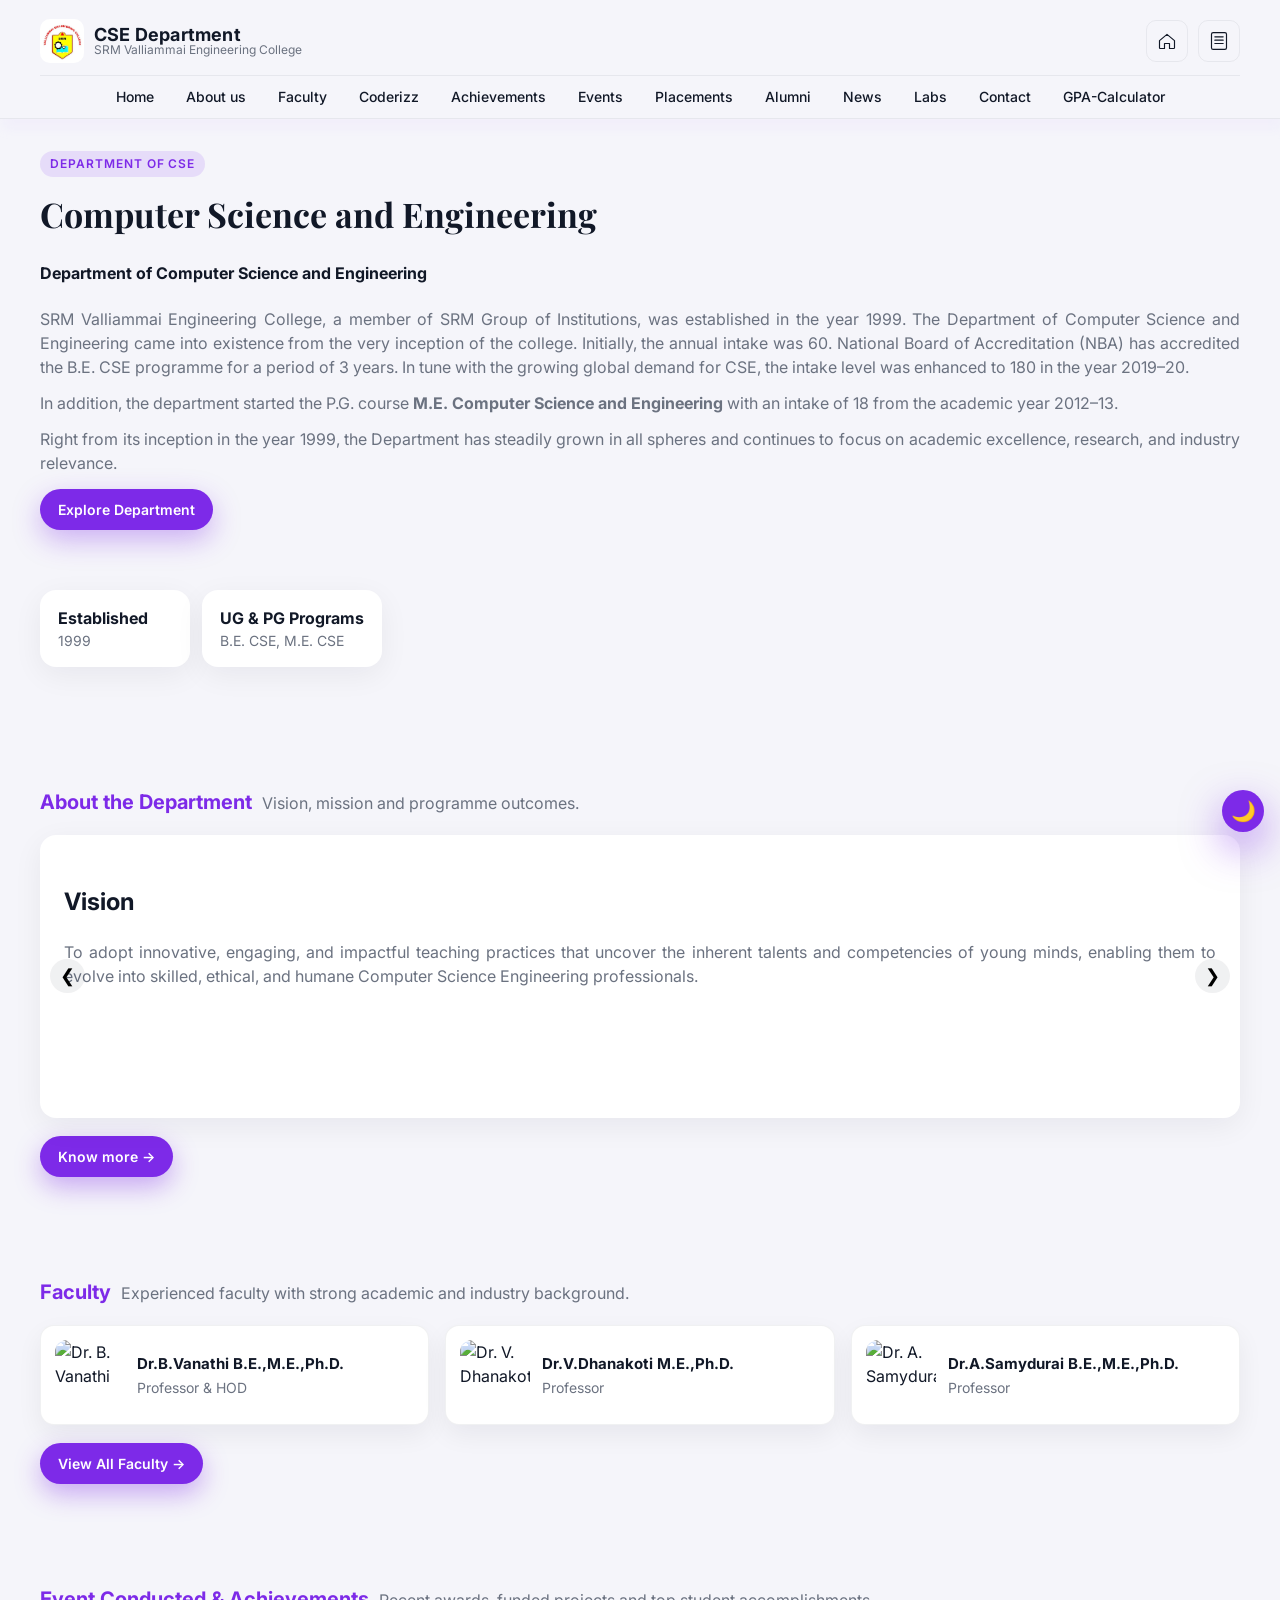
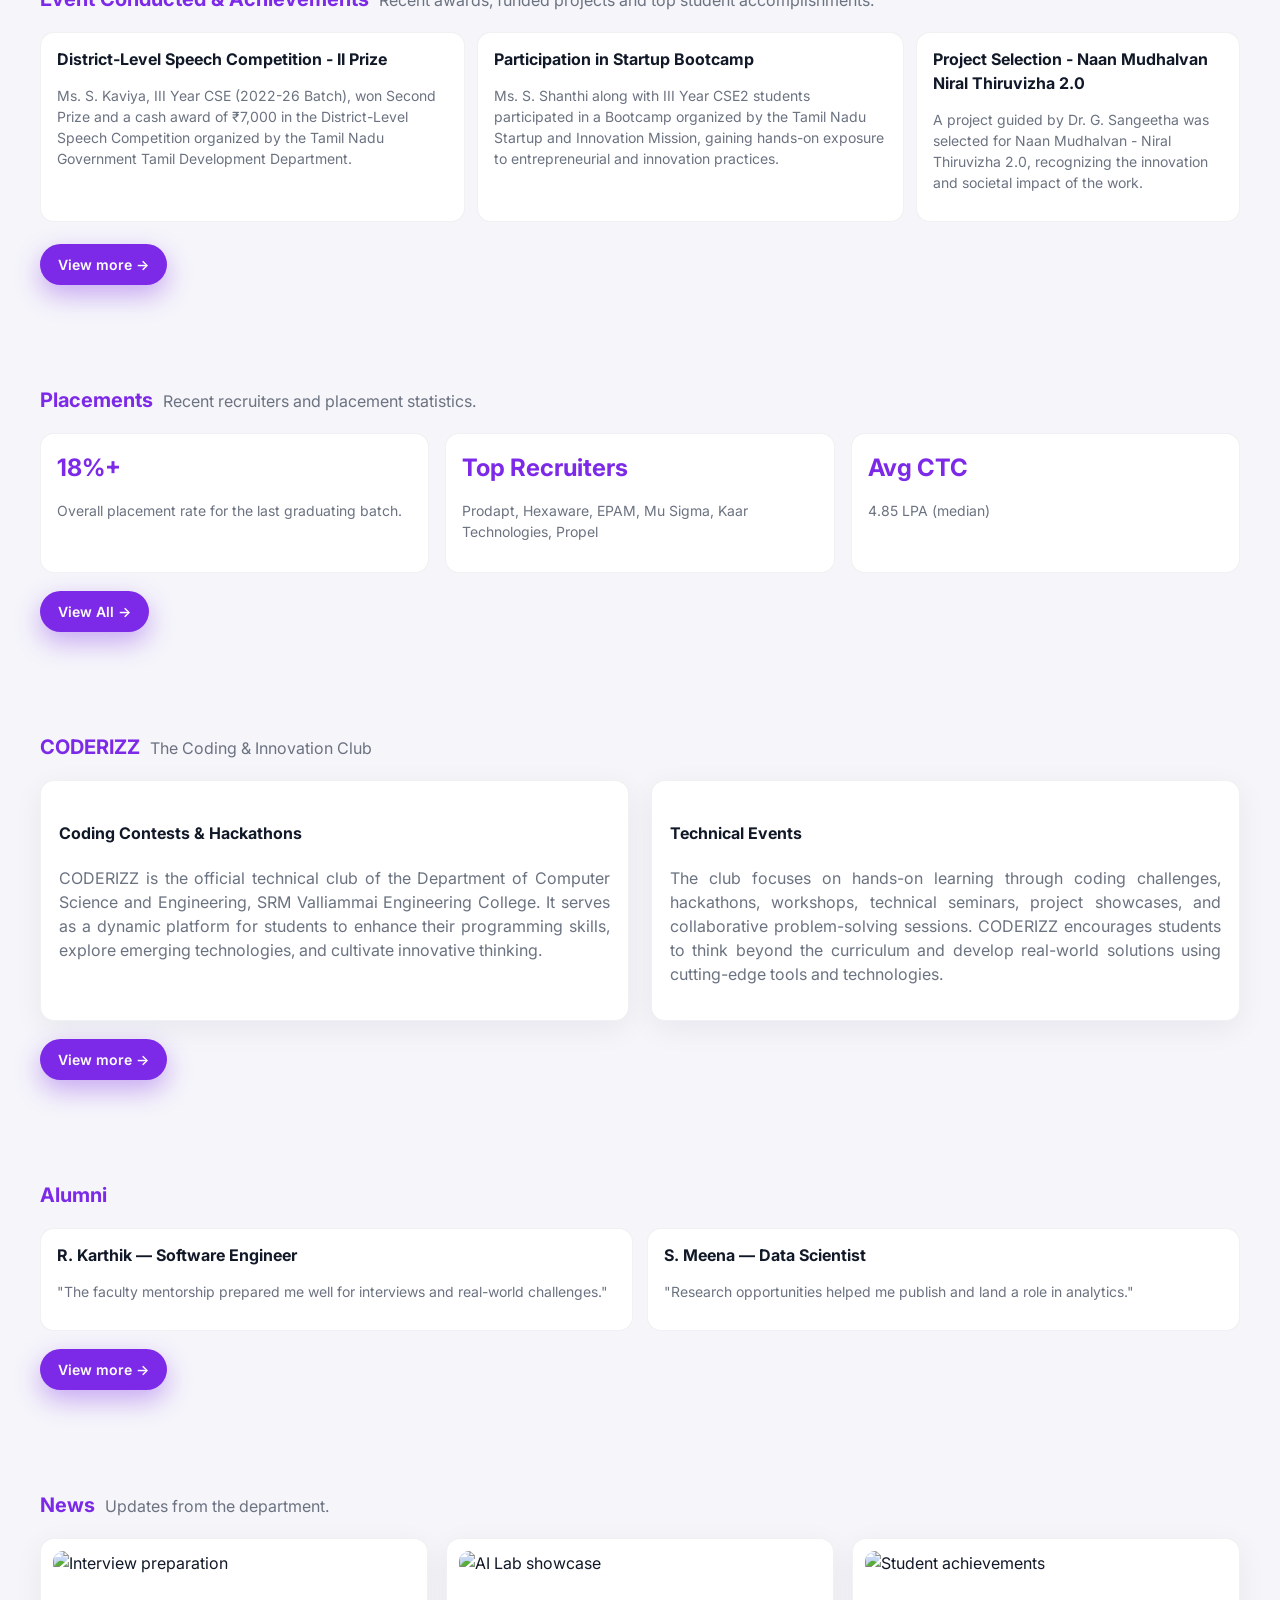
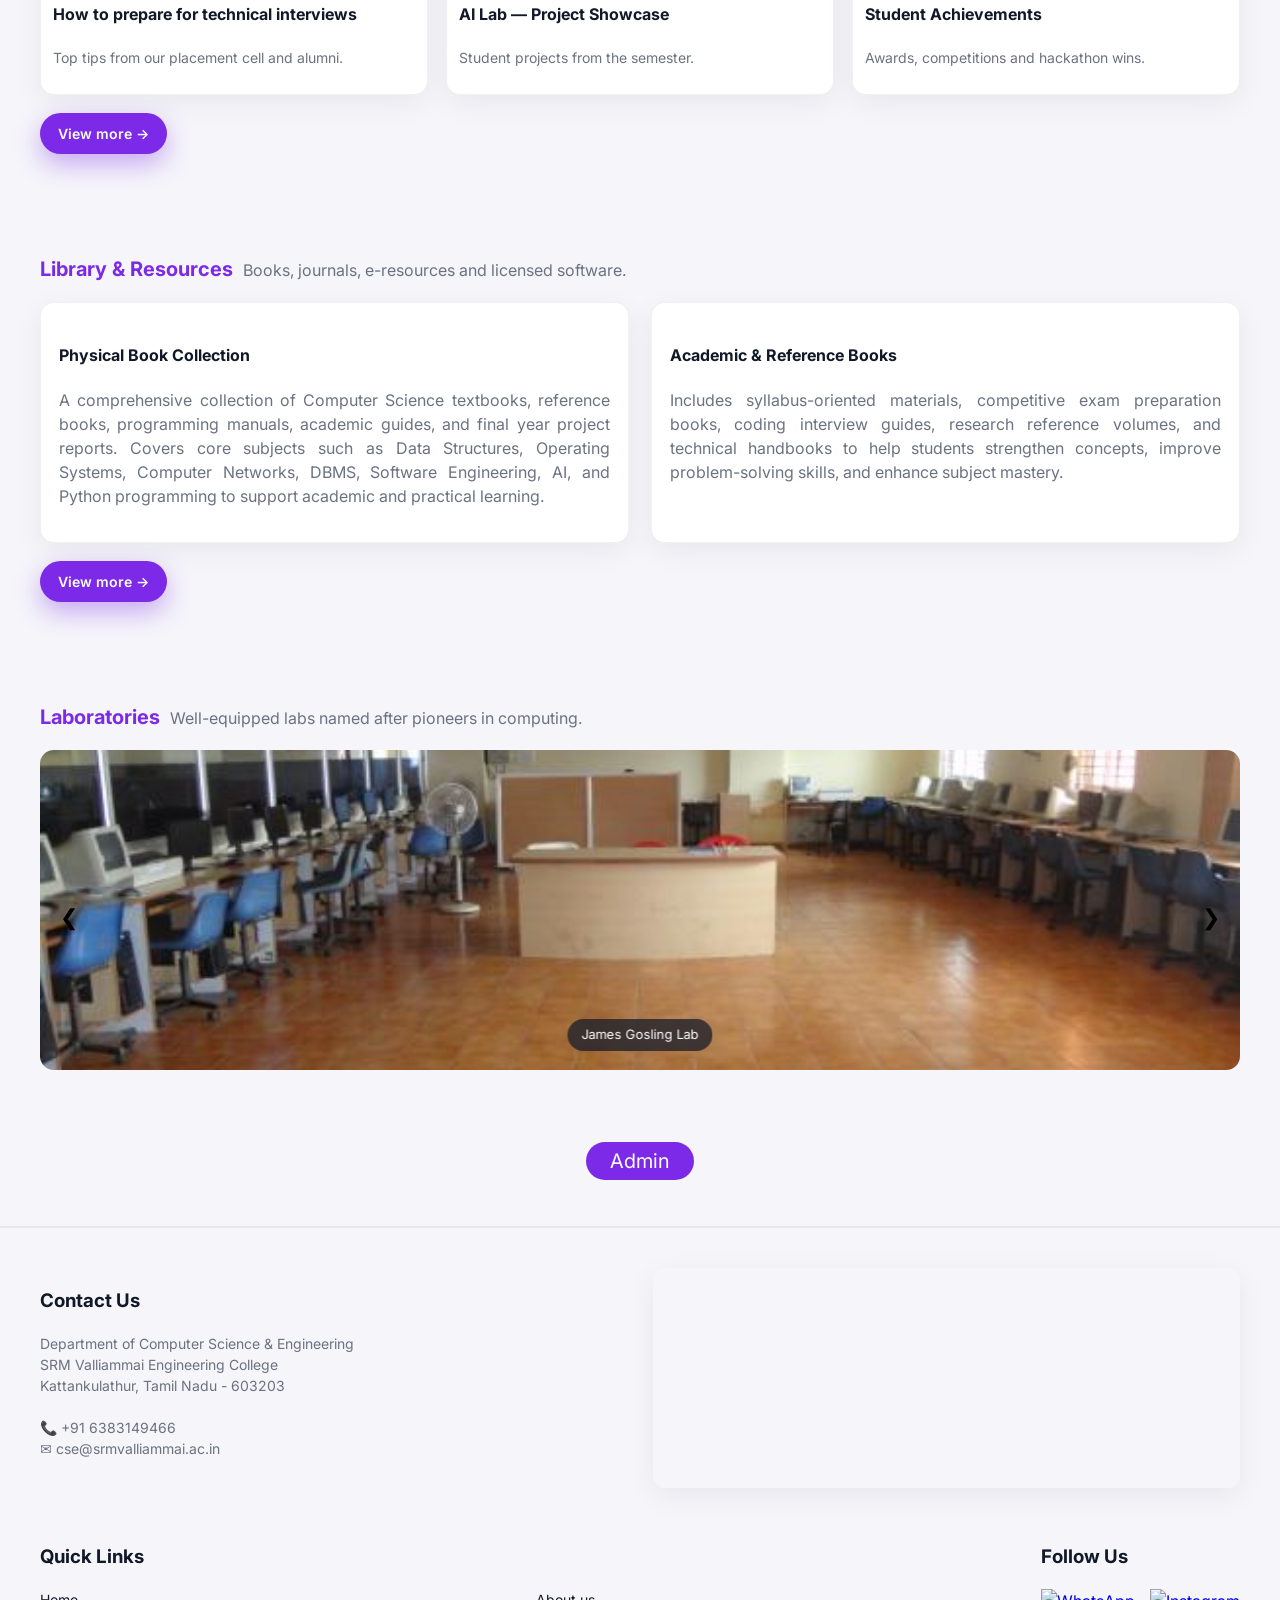
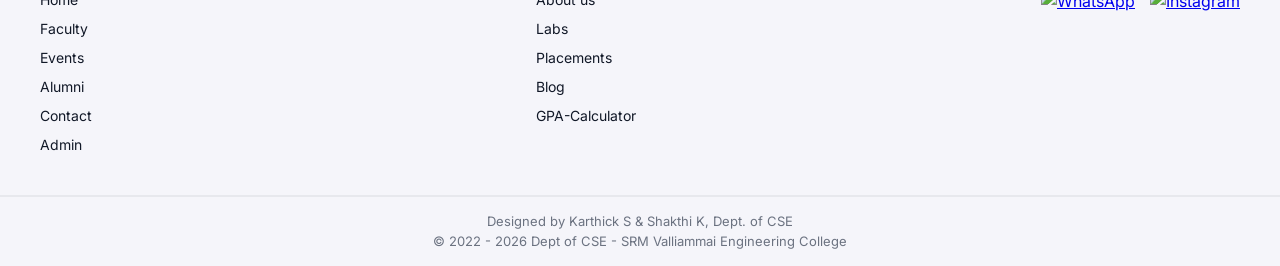
==== index.html @ 3cda20f0 "Add files via upload" ====
<!DOCTYPE html>
<html lang="en">

<head>
    <meta charset="utf-8" />
    <meta name="viewport" content="width=device-width,initial-scale=1" />
    <title>SRMVEC - CSE Department</title>
    <meta name="description"
        content="Computer Science & Engineering — academics, labs, faculty, events, placements, alumni and more." />
    <link rel="icon" href="image.png" />
    <link
        href="https://fonts.googleapis.com/css2?family=Inter:wght@300;400;500;600;700;800&family=Playfair+Display:wght@400;700&display=swap"
        rel="stylesheet">

    <!-- Set theme BEFORE CSS loads (system preference or saved choice) -->
    <script>
        (function () {
            try {
                const saved = localStorage.getItem('theme');
                const prefersDark = window.matchMedia && window.matchMedia('(prefers-color-scheme: dark)').matches;
                const theme = saved || (prefersDark ? 'dark' : 'light');
                document.documentElement.setAttribute('data-theme', theme);
            } catch (e) {
                document.documentElement.setAttribute('data-theme', 'light');
            }
        })();
    </script>

    <link href="styles.css" rel="stylesheet">
</head>

<body>
    <!-- NAV -->
    <nav class="nav two-row-nav">
        <div class="nav-inner nav-top">
            <a href="index.html" class="brand">
            <img src="image.png" alt="CSE logo">
            <div class="brand-meta">
                <h1>CSE Department</h1>
                <div class="brand-sub">SRM Valliammai Engineering College</div>
            </div>
            </a>

            <div class="top-actions" role="toolbar" aria-label="Top quick actions">
            <!-- Home icon -->
            <a class="icon-btn" href="index.html" title="Home" aria-label="Home">
                <!-- simple home SVG -->
                <svg width="20" height="20" viewBox="0 0 24 24" fill="none" aria-hidden="true">
                <path d="M3 11.5L12 4l9 7.5V20a1 1 0 0 1-1 1h-5v-6H9v6H4a1 1 0 0 1-1-1V11.5z" stroke="currentColor" stroke-width="1.4" stroke-linecap="round" stroke-linejoin="round"/>
                </svg>
            </a>

            <!-- GPA / Calculator icon -->
            <a class="icon-btn" href="cgpa.html" title="GPA Calculator" aria-label="GPA Calculator">
                <!-- calculator/gpa SVG -->
                <svg width="20" height="20" viewBox="0 0 24 24" fill="none" aria-hidden="true">
                <rect x="3" y="2" width="18" height="20" rx="2" stroke="currentColor" stroke-width="1.4"/>
                <path d="M7 7h10M7 11h10M7 15h10" stroke="currentColor" stroke-width="1.4" stroke-linecap="round" stroke-linejoin="round"/>
                </svg>
            </a>
            </div>
        </div>

        <!-- second row: quick links -->
        <div class="nav-inner nav-bottom">
            <div class="quicklinks">
            <a href="index.html">Home</a>
            <a href="#about">About us</a>
            <a href="#faculty">Faculty</a>
            <a href="#coderizz">Coderizz</a>
            <a href="#achievements">Achievements</a>
            <a href="#events">Events</a>
            <a href="#placements">Placements</a>
            <a href="#alumni">Alumni</a>
            <a href="#blog">News</a>
            <a href="#labs">Labs</a>
            <a href="#contact">Contact</a>
            <a href="cgpa.html">GPA-Calculator</a>
            </div>
        </div>

        <!-- keep your mobile menu as-is (unchanged) -->
        <div class="mobile-menu" id="mobileMenu">
            <a href="index.html">Home</a>
            <a href="#about">About us</a>
            <a href="#faculty">Faculty</a>
            <a href="#coderizz">Coderizz</a>
            <a href="#labs">Labs</a>
            <a href="#achievements">Achievements</a>
            <a href="#events">Events</a>
            <a href="#placements">Placements</a>
            <a href="#alumni">Alumni</a>
            <a href="#blog">News</a>
            <a href="#contact">Contact</a>
            <a href="cgpa.html">GPA-Calculator</a>
        </div>
        </nav>


    <!-- HERO -->
    <header class="hero">
        <div class="container hero-grid">
            <div class="hero-text">
                <div>
                    <span class="eyebrow">Department of CSE</span>
                    <h2>Computer Science and Engineering</h2>
                    <h4>Department of Computer Science and Engineering</h4>
                    <p class="muted">
                        SRM Valliammai Engineering College, a member of SRM Group of Institutions, was established in
                        the year
                        1999. The Department of Computer Science and Engineering came into existence from the very
                        inception
                        of the college. Initially, the annual intake was 60. National Board of Accreditation (NBA) has
                        accredited the B.E. CSE programme for a period of 3 years. In tune with the growing global
                        demand
                        for CSE, the intake level was enhanced to 180 in the year 2019–20.
                    </p>
                    <p class="muted">
                        In addition, the department started the P.G. course <strong>M.E. Computer Science and
                            Engineering</strong>
                        with an intake of 18 from the academic year 2012–13.
                    </p>
                    <p class="muted">
                        Right from its inception in the year 1999, the Department has steadily grown in all spheres and
                        continues to focus on academic excellence, research, and industry relevance.
                    </p>
                </div>
                <div class="hero-actions">
                    <a class="cta-primary" href="#about">Explore Department</a>
                </div>
                <div class="hero-cards">
                    <div class="card-hero">
                        <strong>Established</strong>
                        <div class="muted-sm">1999</div>
                    </div>
                    <div class="card-hero">
                        <strong>UG & PG Programs</strong>
                        <div class="muted-sm">B.E. CSE, M.E. CSE</div>
                    </div>
                </div>
            </div>
        </div>
        </div>
    </header>

    <!-- ABOUT + VISION + OTHERS -->
    <section id="about">
        <div class="container">
            <div class="section-title">
                <h3>About the Department</h3>
                <p class="muted">Vision, mission and programme outcomes.</p>
            </div>

            <div class="about-slider">
                <div class="slider">
                    <!-- Slide 1: Vision -->
                    <div class="slide active">
                        <h2>Vision</h2>
                        <p class="muted">
                            To adopt innovative, engaging, and impactful teaching practices that uncover the inherent
                            talents and competencies of young minds, enabling them to evolve into skilled, ethical, and
                            humane Computer Science Engineering professionals.
                        </p>
                    </div>

                    <!-- Slide 2: Mission -->
                    <div class="slide">
                        <h2>Mission</h2>
                        <p class="muted">
                            • To provide students with challenging learning opportunities<br>
                            • To foster practical knowledge & research excellence<br>
                            • To enhance societal well-being through industry-institute collaboration
                        </p>
                    </div>

                    <!-- Slide 3: Objective -->
                    <div class="slide">
                        <h2>Objective</h2>
                        <p class="muted">
                            To uphold excellence in the teaching-learning process and help students acquire deep
                            knowledge and strong professional skills in Computer Science and Engineering.
                        </p>
                    </div>

                    <!-- Slide 4: Long-Term Goals -->
                    <div class="slide">
                        <h2>Long-Term Goals</h2>
                        <ul class="muted">
                            <li>Conduct international conferences</li>
                            <li>Obtain government/multinational funded projects</li>
                            <li>Establish MoUs with global companies</li>
                            <li>Start an approved Research Centre</li>
                        </ul>
                    </div>

                    <!-- Slide 5: Short-Term Goals -->
                    <div class="slide">
                        <h2>Short-Term Goals</h2>
                        <ul class="muted">
                            <li>Promote R&D activities</li>
                            <li>Improve academics to 100% result</li>
                            <li>Publish papers in reputed journals</li>
                            <li>Train using latest technologies</li>
                            <li>Motivate students to do internships</li>
                        </ul>
                    </div>

                    <!-- Slide 6: PEOs -->
                    <div class="slide">
                        <h2>Programme Educational Objectives (PEOs)</h2>
                        <p class="muted">
                            PEO1: Excel in higher education & research<br>
                            PEO2: Strong foundation in science & engineering<br>
                            PEO3: Innovate solutions for society<br>
                            PEO4: Become ethical entrepreneurs<br>
                            PEO5: Grow in a professional environment
                        </p>
                    </div>

                    <!-- Slide 7: POs -->
                    <div class="slide">
                        <h2>Programme Outcomes (POs)</h2>
                        <p class="muted">
                            Engineering knowledge, Problem analysis, Design, Research, Tool usage, Ethics,
                            Sustainability, Communication, Teamwork, Project management, Lifelong learning.
                        </p>
                    </div>

                    <!-- Slide 8: PSOs -->
                    <div class="slide">
                        <h2>Programme Specific Outcomes (PSOs)</h2>
                        <p class="muted">
                            PSO1: Software solutions<br>
                            PSO2: Programming skills<br>
                            PSO3: Real-world problem solving<br>
                            PSO4: Team-based technology application
                        </p>
                    </div>
                </div>

                <!-- Arrows -->
                <button class="arrow prev" aria-label="Previous item">❮</button>
                <button class="arrow next" aria-label="Next item">❯</button>

                <!-- Dots -->
                <div class="dots"></div>
            </div>
            <div class="faculty-more">
                <a href="about.html" class="view-more-btn">Know more →</a>
            </div>
        </div>
    </section>

    <!-- FACULTY -->
    <section id="faculty">
        <div class="container">
            <div class="section-title">
                <h3>Faculty</h3>
                <p class="muted">Experienced faculty with strong academic and industry background.</p>
            </div>
            <div class="faculty-grid">
                <div class="faculty-card">
                    <img src="https://srmvalliammai.ac.in/wp-content/uploads/2022/04/vanathi.png" alt="Dr. B. Vanathi">
                    <div class="faculty-meta">
                        <h4>Dr.B.Vanathi B.E.,M.E.,Ph.D.</h4>
                        <p class="muted-sm">Professor & HOD</p>
                    </div>
                </div>
                <div class="faculty-card">
                    <img src="https://srmvalliammai.ac.in/wp-content/uploads/2022/04/dhanakodi.png"
                        alt="Dr. V. Dhanakoti">
                    <div class="faculty-meta">
                        <h4>Dr.V.Dhanakoti M.E.,Ph.D.</h4>
                        <p class="muted-sm">Professor</p>
                    </div>
                </div>
                <div class="faculty-card">
                    <img src="https://srmvalliammai.ac.in/wp-content/uploads/2022/04/samy.png" alt="Dr. A. Samydurai">
                    <div class="faculty-meta">
                        <h4>Dr.A.Samydurai B.E.,M.E.,Ph.D.</h4>
                        <p class="muted-sm">Professor</p>
                    </div>
                </div>
            </div>

            <div class="faculty-more">
                <a href="staff.html" class="view-more-btn">View All Faculty →</a>
            </div>
        </div>
    </section>

    <!-- ACHIEVEMENTS -->
    <section id="achievements">
        <div class="container">
            <div class="section-title">
                <h3>Event Conducted & Achievements</h3>
                <p class="muted">Recent awards, funded projects and top student accomplishments.</p>
            </div>
            <div class="achievements">
                <div class="achieve">
                    <strong>District-Level Speech Competition - II Prize</strong>
                    <p class="muted-sm">Ms. S. Kaviya, III Year CSE (2022-26 Batch), won Second Prize and a cash award of ₹7,000 in the District-Level Speech Competition organized by the Tamil Nadu Government Tamil Development Department.</div>
                <div class="achieve">
                    <strong>Participation in Startup Bootcamp</strong>
                    <p class="muted-sm">Ms. S. Shanthi along with III Year CSE2 students participated in a Bootcamp organized by the Tamil Nadu Startup and Innovation Mission, gaining hands-on exposure to entrepreneurial and innovation practices.</p>
                </div>
                <div class="achieve">
                    <strong>Project Selection - Naan Mudhalvan Niral Thiruvizha 2.0</strong>
                    <p class="muted-sm">A project guided by Dr. G. Sangeetha was selected for Naan Mudhalvan - Niral Thiruvizha 2.0, recognizing the innovation and societal impact of the work.</p>
                </div>
            </div>
            <div class="faculty-more">
                <a href="achievement.html" class="view-more-btn">View more →</a>
            </div>
        </div>
    </section>

    <!-- PLACEMENTS -->
    <section id="placements">
        <div class="container">
            <div class="section-title">
                <h3>Placements</h3>
                <p class="muted">Recent recruiters and placement statistics.</p>
            </div>
            <div class="placements">
                <div class="placement-stat">
                    <h2>18%+</h2>
                    <p class="muted-sm">Overall placement rate for the last graduating batch.</p>
                </div>
                <div class="placement-stat">
                    <h2>Top Recruiters</h2>
                    <p class="muted-sm">Prodapt, Hexaware, EPAM, Mu Sigma, Kaar Technologies, Propel</p>
                </div>
                <div class="placement-stat">
                    <h2>Avg CTC</h2>
                    <p class="muted-sm">4.85 LPA (median)</p>
                </div>
            </div>
            <div class="faculty-more">
                <a href="placement.html" class="view-more-btn">View All →</a>
            </div>
        </div>
    </section>
              
    <!-- CODERIZZ -->
    <section id="coderizz">
        <div class="container">
            <div class="section-title">
                <h3>CODERIZZ</h3>
                <p class="muted">The Coding & Innovation Club</p>
            </div>
            <div class="grid-2">
                <div class="card">
                    <h4>Coding Contests & Hackathons</h4>
                    <p class="muted">CODERIZZ is the official technical club of the Department of Computer Science and Engineering, SRM Valliammai Engineering College. 
                    It serves as a dynamic platform for students to enhance their programming skills, explore emerging technologies, and cultivate innovative thinking.</p>
                </div>
                <div class="card">
                    <h4>Technical Events</h4>
                    <p class="muted">The club focuses on hands-on learning through coding challenges, hackathons, workshops, technical seminars, project showcases, and collaborative problem-solving sessions. 
                    CODERIZZ encourages students to think beyond the curriculum and develop real-world solutions using cutting-edge tools and technologies.</p>
                </div>
            </div>
            <div class="faculty-more">
                <a href="coderizz.html" class="view-more-btn">View more →</a>
            </div>
        </div>
    </section>

    <!-- ALUMNI -->
    <section id="alumni">
        <div class="container">
            <div class="section-title">
                <h3>Alumni</h3>
            </div>
            <div class="testimonials">
                <div class="testi">
                    <strong>R. Karthik — Software Engineer</strong>
                    <p class="muted-sm">
                        "The faculty mentorship prepared me well for interviews and real-world challenges."
                    </p>
                </div>
                <div class="testi">
                    <strong>S. Meena — Data Scientist</strong>
                    <p class="muted-sm">
                        "Research opportunities helped me publish and land a role in analytics."
                    </p>
                </div>
            </div>
            <div class="faculty-more">
                <a href="alumni.html" class="view-more-btn">View more →</a>
            </div>
        </div>
    </section>

    <!-- BLOG -->
    <section id="blog">
        <div class="container">
            <div class="section-title">
                <h3>News</h3>
                <p class="muted">Updates from the department.</p>
            </div>
            <div class="cards">
                <div class="event-card">
                    <img src="image/blog1.jpg" alt="Interview preparation">
                    <h4>How to prepare for technical interviews</h4>
                    <p class="muted-sm">Top tips from our placement cell and alumni.</p>
                </div>
                <div class="event-card">
                    <img src="image/blog2.jpg" alt="AI Lab showcase">
                    <h4>AI Lab — Project Showcase</h4>
                    <p class="muted-sm">Student projects from the semester.</p>
                </div>
                <div class="event-card">
                    <img src="image/blog3.jpg" alt="Student achievements">
                    <h4>Student Achievements</h4>
                    <p class="muted-sm">Awards, competitions and hackathon wins.</p>
                </div>
            </div>
            <div class="faculty-more">
                <a href="blog.html" class="view-more-btn">View more →</a>
            </div>
        </div>
    </section>

    <!-- LIBRARY -->
    <section id="library">
        <div class="container">
            <div class="section-title">
                <h3>Library & Resources</h3>
                <p class="muted">Books, journals, e-resources and licensed software.</p>
            </div>
            <div class="grid-2">
                <div class="card">
                    <h4>Physical Book Collection</h4>
                    <p class="muted">A comprehensive collection of Computer Science textbooks, reference books, programming manuals, academic guides, and final year project reports. Covers core subjects such as Data Structures, Operating Systems, Computer Networks, DBMS, Software Engineering, AI, and Python programming to support academic and practical learning.</p>
                </div>
                <div class="card">
                    <h4>Academic & Reference Books</h4>
                    <p class="muted">Includes syllabus-oriented materials, competitive exam preparation books, coding interview guides, research reference volumes, and technical handbooks to help students strengthen concepts, improve problem-solving skills, and enhance subject mastery.</p>
                </div>
            </div>
            <div class="faculty-more">
                <a href="library.html" class="view-more-btn">View more →</a>
            </div>
        </div>
    </section>

    <!-- LABS -->
    <section id="labs">
        <div class="container">
            <div class="section-title">
                <h3>Laboratories</h3>
                <p class="muted">Well-equipped labs named after pioneers in computing.</p>
            </div>

            <div class="labs-slider">
                <div class="labs-track">
                    <div class="lab-slide active">
                        <img src="lab/1.jpg" alt="James Gosling Lab">
                        <p class="lab-name">James Gosling Lab</p>
                    </div>

                    <div class="lab-slide">
                        <img src="lab/2.jpg" alt="Dennis Ritchie Lab">
                        <p class="lab-name">Dennis Ritchie Lab</p>
                    </div>

                    <div class="lab-slide">
                        <img src="lab/3.jpg" alt="John Backus Lab">
                        <p class="lab-name">John Backus Lab</p>
                    </div>

                    <div class="lab-slide">
                        <img src="lab/4.jpg" alt="Larry Ellison Lab">
                        <p class="lab-name">Larry Ellison Lab</p>
                    </div>

                    <div class="lab-slide">
                        <img src="lab/5.jpg" alt="Charles Babbage Lab">
                        <p class="lab-name">Charles Babbage Lab</p>
                    </div>

                    <div class="lab-slide">
                        <img src="lab/6.jpg" alt="Ken Thompson Lab">
                        <p class="lab-name">Ken Thompson Lab</p>
                    </div>

                    <div class="lab-slide">
                        <img src="lab/7.jpg" alt="Donald D. Chamberlin Lab (PG)">
                        <p class="lab-name">Donald D. Chamberlin (PG Lab)</p>
                    </div>
                </div>

                <!-- Arrows -->
                <button class="lab-arrow lab-prev" aria-label="Previous lab">❮</button>
                <button class="lab-arrow lab-next" aria-label="Next lab">❯</button>

                <!-- Dots -->
                <div class="lab-dots"></div>
            </div>
            <div class="aaa">
                <div class="admin">
                    <a href="admin.html">Admin</a>
                </div>
            </div>
        </div>
    </section>

<!-- FOOTER -->
<footer id="contact">
    <div class="container footer-main">

        <!-- ROW 1 : Address + Map -->
        <div class="footer-top">
            <div class="footer-address">
                <h3>Contact Us</h3>
                <p class="muted-sm">
                    Department of Computer Science & Engineering<br>
                    SRM Valliammai Engineering College<br>
                    Kattankulathur, Tamil Nadu - 603203<br><br>
                    📞 +91 6383149466<br>
                    ✉️ cse@srmvalliammai.ac.in
                </p>
            </div>

            <div class="footer-map">
                <iframe 
                    src="https://www.google.com/maps?q=SRM+Valliammai+Engineering+College&z=17&output=embed"
                    loading="lazy"
                    referrerpolicy="no-referrer-when-downgrade">
                </iframe>
            </div>
        </div>

        <!-- ROW 2 : Quick Links + Social Icons -->
        <div class="footer-bottom-row">

            <!-- Quick Links -->
            <div class="footer-quicklinks">
                <h3>Quick Links</h3>
                <div class="quick-links-grid">
                    <a href="index.html">Home</a>
                    <a href="#about">About us</a>
                    <a href="#faculty">Faculty</a>
                    <a href="#labs">Labs</a>
                    <a href="#achievements">Events</a>
                    <a href="#placements">Placements</a>
                    <a href="#alumni">Alumni</a>
                    <a href="#blog">Blog</a>
                    <a href="#contact">Contact</a>
                    <a href="cgpa.html">GPA-Calculator</a>
                    <a href="admin.html">Admin</a>
                </div>
            </div>

            <!-- Social Media Icons (logo only) -->
            <div class="footer-social">
                <h3>Follow Us</h3>
                <div class="social-icons">
                    <a href="https://wa.me/916383149466" target="_blank" aria-label="WhatsApp">
                        <img src="https://cdn-icons-png.flaticon.com/512/733/733585.png" alt="WhatsApp">
                    </a>
                    <a href="#" target="_blank" aria-label="Instagram">
                        <img src="https://cdn-icons-png.flaticon.com/512/733/733558.png" alt="Instagram">
                    </a>
                </div>
            </div>

        </div>

    </div>

    <div class="footer-bottom">
        <div>Designed by Karthick S & Shakthi K, Dept. of CSE</div>
        <div>&copy; 2022 - 2026 Dept of CSE - SRM Valliammai Engineering College</div>
    </div>
</footer>



    <!-- Floating theme + back-to-top controls -->
    <div class="floating-controls">
        <button id="themeToggle" class="fab" aria-label="Toggle light/dark theme">🌙</button>
        <button id="backToTop" class="fab" aria-label="Back to top">↑</button>
    </div>

    <script>
        // ===== MOBILE NAV =====
        const hamb = document.getElementById('hamb');
        const mobileMenu = document.getElementById('mobileMenu');

        hamb.addEventListener('click', () => {
            const isOpen = mobileMenu.classList.toggle('open');
            hamb.classList.toggle('open', isOpen);
            hamb.setAttribute('aria-expanded', isOpen ? 'true' : 'false');
        });

        // Close mobile menu on link click
        mobileMenu.querySelectorAll('a').forEach(link => {
            link.addEventListener('click', () => {
                mobileMenu.classList.remove('open');
                hamb.classList.remove('open');
                hamb.setAttribute('aria-expanded', 'false');
            });
        });

        // ===== THEME TOGGLE =====
        const themeToggle = document.getElementById('themeToggle');
        const root = document.documentElement;

        function updateThemeIcon() {
            const theme = root.getAttribute('data-theme') || 'light';
            themeToggle.textContent = theme === 'dark' ? '☀️' : '🌙';
        }

        themeToggle.addEventListener('click', () => {
            const current = root.getAttribute('data-theme') || 'light';
            const next = current === 'light' ? 'dark' : 'light';
            root.setAttribute('data-theme', next);
            try {
                localStorage.setItem('theme', next);
            } catch (e) { }
            updateThemeIcon();
        });

        updateThemeIcon();

        // ===== BACK TO TOP =====
        const backToTop = document.getElementById('backToTop');

        backToTop.addEventListener('click', () => {
            window.scrollTo({ top: 0, behavior: 'smooth' });
        });

        function toggleBackToTop() {
            if (window.scrollY > 300) {
                backToTop.classList.add('visible');
            } else {
                backToTop.classList.remove('visible');
            }
        }

        window.addEventListener('scroll', toggleBackToTop);
        toggleBackToTop();

        // ===== REVEAL ON SCROLL =====
        const obs = new IntersectionObserver((entries) => {
            entries.forEach(e => {
                if (e.isIntersecting) {
                    e.target.classList.add('revealed');
                    obs.unobserve(e.target);
                }
            });
        }, { threshold: 0.12 });

        document.querySelectorAll('section, .faculty-card, .event-card, .achieve, .placement-stat, .testi')
            .forEach(el => {
                el.classList.add('reveal');
                obs.observe(el);
            });

        // ===== ABOUT SLIDER =====
        const slider = document.querySelector(".slider");
        const slides = document.querySelectorAll(".slide");
        const next = document.querySelector(".next");
        const prev = document.querySelector(".prev");
        const dotsContainer = document.querySelector(".dots");
        let index = 0;

        slides.forEach((_, i) => {
            const btn = document.createElement("button");
            btn.setAttribute('type', 'button');
            if (i === 0) btn.classList.add("active");
            dotsContainer.appendChild(btn);
        });

        const dots = dotsContainer.querySelectorAll("button");

        function showSlide(i) {
            index = (i + slides.length) % slides.length;
            slides.forEach(s => s.classList.remove("active"));
            slides[index].classList.add("active");
            slider.style.transform = `translateX(-${index * 100}%)`;
            dots.forEach(d => d.classList.remove("active"));
            dots[index].classList.add("active");
        }

        if (next && prev) {
            next.onclick = () => showSlide(index + 1);
            prev.onclick = () => showSlide(index - 1);
        }
        dots.forEach((dot, i) => dot.onclick = () => showSlide(i));

        setInterval(() => showSlide(index + 1), 5000);

        // ===== LAB SLIDER =====
        const labTrack = document.querySelector(".labs-track");
        const labSlides = document.querySelectorAll(".lab-slide");
        const labNext = document.querySelector(".lab-next");
        const labPrev = document.querySelector(".lab-prev");
        const labDotsContainer = document.querySelector(".lab-dots");
        let labIndex = 0;

        labSlides.forEach((_, i) => {
            const b = document.createElement("button");
            b.setAttribute('type', 'button');
            if (i === 0) b.classList.add("active");
            labDotsContainer.appendChild(b);
        });

        const labDots = labDotsContainer.querySelectorAll("button");

        function showLabSlide(i) {
            labIndex = (i + labSlides.length) % labSlides.length;
            labSlides.forEach(s => s.classList.remove("active"));
            labSlides[labIndex].classList.add("active");
            labTrack.style.transform = `translateX(-${labIndex * 100}%)`;
            labDots.forEach(d => d.classList.remove("active"));
            labDots[labIndex].classList.add("active");
        }

        if (labNext && labPrev) {
            labNext.onclick = () => showLabSlide(labIndex + 1);
            labPrev.onclick = () => showLabSlide(labIndex - 1);
        }
        labDots.forEach((dot, i) => dot.onclick = () => showLabSlide(i));

        setInterval(() => showLabSlide(labIndex + 1), 4000);
    </script>

    <script>
        document.addEventListener("DOMContentLoaded", () => {
            const counters = document.querySelectorAll(".count");

            counters.forEach(counter => {
                const target = +counter.getAttribute("data-target");
                let current = 0;
                const speed = 30; // smaller = faster animation

                const updateCount = () => {
                    const increment = Math.ceil(target / 80);

                    if (current < target) {
                        current += increment;
                        if (current > target) current = target;
                        counter.innerText = current;
                        setTimeout(updateCount, speed);
                    } else {
                        counter.innerText = target + "+";
                    }
                };

                updateCount();
            });
        });
    </script>


</body>

</html>
---- styles.css ----
/* ========== CORE THEME TOKENS ========== */

:root {
    /* main purple */
    --primary: #7D2AE8;
    --primary-soft: #efe3ff;
    --primary-soft-strong: #e1d0ff;

    /* light theme defaults (overridden in [data-theme="dark"]) */
    --bg: #F5F5FA;
    --bg-alt: #FFFFFF;
    --text: #111827;
    --muted: #6B7280;
    --card-bg: #FFFFFF;
    --border-subtle: rgba(15, 23, 42, 0.06);
    --shadow-soft: 0 8px 30px rgba(15, 23, 42, 0.06);
}

/* Dark theme overrides */
html[data-theme="dark"] {
    --bg: #020617;
    --bg-alt: #020617;
    --text: #E5E7EB;
    --muted: #9CA3AF;
    --card-bg: #2c2c54; /* ⬅️ CRITICAL FIX: Changed from #020617 to a visible dark shade */
    --border-subtle: rgba(148, 163, 184, 0.25);
    --shadow-soft: 0 18px 40px rgba(0, 0, 0, 0.6);
}

/* ========== GLOBAL ========== */

*,
*::before,
*::after {
    box-sizing: border-box;
}

html {
    scroll-behavior: smooth;
}

body {
    margin: 0;
    font-family: "Inter", system-ui, -apple-system, BlinkMacSystemFont, "Segoe UI", sans-serif;
    line-height: 1.5;
    color: var(--text);
    background: var(--bg);
    overflow-x: hidden;
}

/* ========== NAVBAR ========== */

.nav {
    position: fixed;
    top: 0;
    left: 0;
    right: 0;
    z-index: 1200;
    padding: 10px 20px;
    backdrop-filter: blur(10px);
    background: rgba(245, 245, 250, 0.88);
    border-bottom: 1px solid rgba(15, 23, 42, 0.06);
    box-shadow: 3px 10px 10px #e1d0ff27;
}

html[data-theme="dark"] .nav {
    background: rgba(2, 6, 23, 0.92);
    border-bottom-color: rgba(148, 163, 184, 0.16);
}

.nav-inner {
    max-width: 1200px;
    margin: 5px auto;
    display: flex;
    align-items: center;
    justify-content: space-between;
    gap: 18px;
}

.brand {
    display: flex;
    gap: 10px;
    align-items: center;
    text-decoration: none;
    color: inherit;
}

.brand img {
    width: 44px;
    height: 44px;
    border-radius: 10px;
    object-fit: cover;
}

.brand h1 {
    font-size: 18px;
    margin: 0;
    font-weight: 700;
    letter-spacing: 0.2px;
}

.brand-sub {
    font-size: 12px;
    color: var(--muted);
}

.menu {
    display: flex;
    gap: 16px;
    align-items: center;
}

.menu a {
    position: relative;
    color: var(--text);
    text-decoration: none;
    font-weight: 500;
    font-size: 14px;
    padding: 6px 8px;
    border-radius: 999px;
    transition: background 0.2s ease, color 0.2s ease, transform 0.15s ease;
}

.menu a::after {
    content: "";
    position: absolute;
    inset-inline: 12px;
    bottom: 4px;
    height: 2px;
    border-radius: 999px;
    background: rgba(125, 42, 232, 0.7);
    opacity: 0;
    transform: scaleX(0.4);
    transition: opacity 0.15s ease, transform 0.15s ease;
}

.menu a:hover {
    background: rgba(125, 42, 232, 0.04);
    transform: translateY(-1px);
}

.menu a:hover::after {
    opacity: 1;
    transform: scaleX(1);
}

/* ===== Two-row navbar additions ===== */
.two-row-nav {
  /* keep same backdrop and border from existing .nav */
  padding-top: 8px;
  padding-bottom: 6px;
}

/* Make top row and bottom row stack vertically */
.two-row-nav .nav-top {
  display: flex;
  align-items: center;
  justify-content: space-between;
  gap: 12px;
  padding: 6px 0;
}

/* brand meta (text next to logo) */
.brand-meta {
  display: flex;
  flex-direction: column;
  line-height: 1;
}
.brand-meta h1 {
  margin: 0;
  font-size: 18px;
  font-weight: 700;
}
.brand-meta .brand-sub {
  font-size: 12px;
  color: var(--muted);
}

/* top action icons */
.top-actions {
  display: flex;
  gap: 10px;
  align-items: center;
}

/* icon button style */
.icon-btn {
  display: inline-flex;
  width: 42px;
  height: 42px;
  align-items: center;
  justify-content: center;
  border-radius: 10px;
  background: transparent;
  border: 1px solid rgba(15,23,42,0.06);
  color: var(--text);
  text-decoration: none;
  transition: background 0.14s ease, transform 0.12s ease;
}
.icon-btn:hover {
  background: rgba(125,42,232,0.06);
  transform: translateY(-2px);
}

/* second row quicklinks: use similar styles to .menu but full-width wrap */
.two-row-nav .nav-bottom {
  display: flex;
  padding: px 0 8px;
  align-items: center;
  justify-content: center;
}
.two-row-nav .quicklinks {
  display: flex;
  gap: 12px;
  flex-wrap: wrap;
  align-items: center;
  justify-content: center;
}
.two-row-nav .quicklinks a {
  color: var(--text);
  text-decoration: none;
  padding: 0px 10px;
  border-radius: 999px;
  font-weight: 500;
  font-size: 14px;
  transition: background 0.15s ease, color 0.12s ease, transform 0.12s ease;
}
.two-row-nav .quicklinks a:hover {
  background: rgba(125,42,232,0.04);
  transform: translateY(-1px);
}

/* keep desktop two-row; hide second row on small screens so mobile menu remains primary */
@media (max-width: 1024px) {
  .two-row-nav .nav-bottom,
  .two-row-nav .quicklinks {
    display: none;
  }

  /* keep top row compact on small screens */
  .two-row-nav .nav-top {
    padding-bottom: 4px;
  }

  .brand-meta h1 { font-size: 16px; }
}

/* small tweak for visual separation between rows on desktop */
@media (min-width: 1025px) {
  .two-row-nav .nav-bottom {
    border-top: 1px solid var(--border-subtle);
    margin-top: 6px;
    padding-top: 10px;
  }
}

/* Hamburger */

.hamb {
    display: none;
    width: 40px;
    height: 40px;
    border-radius: 999px;
    border: 1px solid rgba(148, 163, 184, 0.6);
    background: transparent;
    padding: 0;
    cursor: pointer;
    justify-content: center;
    align-items: center;
    gap: 4px;
    flex-direction: column;
    transition: border-color 0.2s ease, background 0.2s ease;
}

.hamb span {
    width: 20px;
    height: 2px;
    border-radius: 999px;
    background: var(--text);
    transition: transform 0.2s ease, opacity 0.2s ease, background 0.2s ease;
}

.hamb.open {
    background: #7D2AE8;
    border-color: #7D2AE8;
}

.hamb.open span {
    background: #ffffff;
}

.hamb.open span:nth-child(1) {
    transform: translateY(6px) rotate(45deg);
}

.hamb.open span:nth-child(2) {
    opacity: 0;
}

.hamb.open span:nth-child(3) {
    transform: translateY(-6px) rotate(-45deg);
}

/* Mobile full-screen menu */
.mobile-menu {
    position: fixed;
    width: 300px;
    margin-left:-20px;
    margin-top: -70px;
    padding: 15px 24px 15px;
    background: var(--bg-alt);      /* solid background from theme */
    transform: translateY(-100%);
    opacity: 0;
    display: flex;
    flex-direction: column;
    gap: 14px;
    align-items: flex-start;
    transition: transform 0.25s ease, opacity 0.25s ease;
    z-index: 1400;                  /* above nav & content */
    border-left: 8px solid #7D2AE8;
    border-radius: 25px;
}

html[data-theme="dark"] .mobile-menu {
    background: #020617;            /* solid dark background */
}

.mobile-menu.open {
    transform: translateY(0);
    opacity: 1;
}

.mobile-menu a {
    text-decoration: none;
    color: var(--text);
    font-size: 18px;
    font-weight: 500;
    padding: 8px 4px;
}

/* ========== COUNTER SECTION ========== */

.stats-container {
    width: 100%;
    padding: 60px 20px;
    color: #7D2AE8;
    margin-top: 60px;
}

.stats-wrapper {
    max-width: 1200px;
    margin: auto;
    display: flex;
    justify-content: space-around;
    align-items: center;
    gap: 25px;
    flex-wrap: wrap;
}

.stat-box {
    text-align: center;
    min-width: 200px;
}

.stat-box h2 {
    font-size: 38px;
    margin: 0;
    font-weight: 800;
}

.stat-box p {
    margin-top: 8px;
    font-size: 16px;
    letter-spacing: 0.5px;
}

/* Responsive */
@media (max-width: 768px) {
    .stat-box h2 {
        font-size: 36px;
    }
}

.aaa {
    text-align: center;
    margin-top: 60px;
}

.admin a{
    text-align: center;
    font-size: 20px;
    color: #ffffff;
    text-decoration: none;
    background-color: #7D2AE8;
    padding: 7px 24px;
    border-radius: 25px;
    transition: transform 0.3s all ease-in-out;
}

.admin a:hover {
    color: #ffffff;
    background-color: #6922dd;
    text-shadow: 1px 3px 8px #7D2AE8;
    transform: scale(1.01);
}

/* Custom text selection color */
::selection {
    background: #7D2AE8;
    color: #ffffff;
}

::-moz-selection {
    background: #7D2AE8;
    color: #ffffff;
}

/* ========== HERO ========== */

.hero {
    padding: 150px 20px 70px;
}

.container {
    max-width: 1200px;
    margin: 0 auto;
}

.hero-grid {
    align-items: center;
}

.eyebrow {
    display: inline-flex;
    align-items: center;
    gap: 6px;
    background: rgba(125, 42, 232, 0.12);
    color: #7D2AE8;
    padding: 4px 10px;
    border-radius: 999px;
    font-size: 12px;
    font-weight: 600;
    letter-spacing: 0.08em;
    text-transform: uppercase;
}

.hero h2 {
    font-family: "Playfair Display", Georgia, "Times New Roman", serif;
    font-size: 34px;
    margin: 12px 0 10px;
}

.hero-text p {
    margin: 0 0 12px;
}

.hero-actions {
    margin-top: 14px;
}

.cta-primary {
    display: inline-flex;
    align-items: center;
    justify-content: center;
    gap: 8px;
    padding: 10px 18px;
    border-radius: 999px;
    background: #7D2AE8;
    color: #ffffff;
    text-decoration: none;
    font-weight: 600;
    font-size: 14px;
    box-shadow: 0 10px 28px rgba(125, 42, 232, 0.35);
    transition: background 0.2s ease, transform 0.15s ease, box-shadow 0.2s ease;
}

.cta-primary:hover {
    background: #6922dd;
    transform: translateY(-1px);
    box-shadow: 0 14px 34px rgba(125, 42, 232, 0.45);
}

.hero-cards {
    display: flex;
    flex-wrap: wrap;
    gap: 12px;
    margin-top: 60px;
}

.card-hero {
    background: var(--card-bg);
    border-radius: 16px;
    padding: 16px 18px;
    box-shadow: var(--shadow-soft);
    min-width: 150px;
}

.hero-stats h4 {
    margin: 0 0 8px;
    font-size: 16px;
}

.stats {
    display: flex;
    gap: 10px;
    justify-content: space-between;
    margin: 10px 0 12px;
}

.stat {
    flex: 1;
    text-align: center;
}

.stat h3 {
    margin: 0;
    color: #7D2AE8;
    font-size: 20px;
}

.stat p {
    margin: 2px 0 0;
    font-size: 13px;
    color: var(--muted);
}

.btn-link {
    display: inline-flex;
    align-items: center;
    gap: 6px;
    font-size: 14px;
    text-decoration: none;
    color: #7D2AE8;
}

.btn-link:hover {
    text-decoration: underline;
}

/* ========== SECTIONS ========== */

section {
    padding: 50px 20px;
}

.section-title {
    display: flex;
    flex-wrap: wrap;
    align-items: baseline;
    gap: 10px;
    margin-bottom: 18px;
}

.section-title h3 {
    margin: 0;
    font-size: 20px;
    color: #7D2AE8;
}

.section-title p {
    margin: 0;
}

/* Typography */

.muted {
    color: var(--muted);
    text-align: justify;
}

.muted-sm {
    color: var(--muted);
    font-size: 14px;
}

/* Grid util */

.grid-2 {
    display: grid;
    grid-template-columns: minmax(0, 1fr) minmax(0, 1fr);
    gap: 22px;
}

/* Cards */

.card {
    background: var(--card-bg);
    border-radius: 14px;
    padding: 18px;
    border: 1px solid var(--border-subtle);
    box-shadow: var(--shadow-soft);
}

/* Faculty cards */

.faculty-grid {
    display: grid;
    grid-template-columns: repeat(3, minmax(0, 1fr));
    gap: 16px;
}

.faculty-card {
    display: flex;
    gap: 12px;
    align-items: center;
    padding: 14px;
    border-radius: 14px;
    background: var(--card-bg);
    border: 1px solid var(--border-subtle);
    box-shadow: 0 10px 26px rgba(15, 23, 42, 0.06);
    transition: transform 0.2s ease, box-shadow 0.2s ease, border-color 0.2s ease;
}

.faculty-card:hover {
    transform: translateY(-3px);
    border-color: rgba(125, 42, 232, 0.4);
    box-shadow: 0 16px 38px rgba(15, 23, 42, 0.15);
}

.faculty-card img {
    width: 70px;
    height: 70px;
    border-radius: 12px;
    object-fit: cover;
}

.faculty-meta h4 {
    margin: 0 0 2px;
    font-size: 15px;
}

.faculty-meta p {
    margin: 0;
}

.faculty-more {
    margin-top: 18px;
}

/* About slider */

.about-slider {
    position: relative;
    overflow: hidden;
    background: var(--card-bg);
    border-radius: 16px;
    padding: 26px 22px;
    box-shadow: var(--shadow-soft);
}

.slider {
    display: flex;
    transition: transform 0.6s cubic-bezier(.2, .9, .2, 1);
}

.slide {
    min-width: 100%;
    opacity: 0;
    transform: translateX(30px);
    transition: opacity 0.5s ease, transform 0.5s ease;
    padding: 4px 2px;
}

.slide.active {
    opacity: 1;
    transform: translateX(0);
}

.arrow {
    position: absolute;
    top: 50%;
    transform: translateY(-50%);
    background: rgba(15, 23, 42, 0.06);
    border: none;
    padding: 6px 10px;
    border-radius: 999px;
    cursor: pointer;
    font-size: 18px;
}

.arrow:hover {
    background: rgba(15, 23, 42, 0.12);
}

.prev {
    left: 10px;
}

.next {
    right: 10px;
}

.dots {
    display: flex;
    justify-content: center;
    gap: 6px;
    margin-top: 12px;
}

.dots button {
    width: 9px;
    height: 9px;
    border-radius: 999px;
    border: none;
    background: rgba(15, 23, 42, 0.18);
    cursor: pointer;
}

.dots button.active {
    background: #7D2AE8;
    width: 11px;
    height: 11px;
}

/* Labs slider */

.labs-slider {
    position: relative;
    overflow: hidden;
    margin-top: 16px;
}

.labs-track {
    display: flex;
    transition: transform 0.6s cubic-bezier(.2, .9, .2, 1);
}

.lab-slide {
    min-width: 100%;
    opacity: 0;
    transition: opacity 0.4s ease;
    position: relative;
}

.lab-slide.active {
    opacity: 1;
}

.lab-slide img {
    width: 100%;
    height: 320px;
    object-fit: cover;
    border-radius: 14px;
}

.lab-name {
    position: absolute;
    bottom: 12px;
    left: 50%;
    transform: translateX(-50%);
    background: rgba(15, 23, 42, 0.7);
    color: #ffffff;
    padding: 6px 14px;
    border-radius: 999px;
    font-size: 13px;
    backdrop-filter: blur(4px);
}

.lab-arrow {
    position: absolute;
    top: 50%;
    transform: translateY(-50%);
    font-size: 22px;
    background: rgba(15, 23, 42, 0.08);
    border: none;
    cursor: pointer;
    padding: 4px 10px;
    border-radius: 999px;
    z-index: 10;
}

.lab-arrow:hover {
    background: rgba(15, 23, 42, 0.16);
}

.lab-prev {
    left: 10px;
}

.lab-next {
    right: 10px;
}

.lab-dots {
    text-align: center;
    margin-top: 10px;
}

.lab-dots button {
    width: 9px;
    height: 9px;
    border-radius: 999px;
    border: none;
    margin: 0 3px;
    background: rgba(15, 23, 42, 0.18);
    cursor: pointer;
}

.lab-dots button.active {
    background: #7D2AE8;
}

/* Achievements */

.achievements {
    display: flex;
    gap: 12px;
    overflow-x: auto;
    padding-bottom: 4px;
}

.achieve {
    min-width: 260px;
    background: var(--card-bg);
    border-radius: 14px;
    padding: 14px 16px;
    border: 1px solid var(--border-subtle);
}

/* Cards shared (events/blog) */

.cards {
    display: grid;
    grid-template-columns: repeat(3, minmax(0, 1fr));
    gap: 18px;
}

.event-card {
    background: var(--card-bg);
    border-radius: 14px;
    padding: 12px;
    border: 1px solid var(--border-subtle);
    box-shadow: var(--shadow-soft);
    transition: transform 0.2s ease, box-shadow 0.2s ease, border-color 0.2s ease;
}

.event-card:hover {
    transform: translateY(-3px);
    border-color: rgba(125, 42, 232, 0.4);
    box-shadow: 0 16px 36px rgba(15, 23, 42, 0.18);
}

.event-card img {
    width: 100%;
    height: 150px;
    object-fit: cover;
    border-radius: 10px;
    margin-bottom: 6px;
}

/* Placements */

.placements {
    display: flex;
    gap: 16px;
    align-items: stretch;
    flex-wrap: wrap;
}

.placement-stat {
    flex: 1;
    background: var(--card-bg);
    border-radius: 14px;
    padding: 16px;
    border: 1px solid var(--border-subtle);
}

.placement-stat h2 {
    margin: 0 0 4px;
    color: #7D2AE8;
}

/* Alumni */

.testimonials {
    display: grid;
    grid-template-columns: repeat(2, minmax(0, 1fr));
    gap: 14px;
}

.testi {
    background: var(--card-bg);
    border-radius: 14px;
    padding: 14px 16px;
    border: 1px solid var(--border-subtle);
}

/* ===== NEW FOOTER LAYOUT ===== */
footer {
    border-top: 2px solid var(--border-subtle);
}

.footer-main {
    padding: 40px 0 10px;
}

.footer-top {
    display: grid;
    grid-template-columns: 1fr 1fr;
    gap: 25px;
    margin-bottom: 30px;
}

.footer-map iframe {
    width: 100%;
    height: 220px;
    border: 0;
    border-radius: 12px;
    box-shadow: var(--shadow-soft);
}

/* Second row */
.footer-bottom-row {
    display: grid;
    grid-template-columns: 1fr auto;
    gap: 30px;
    align-items: flex-start;
}

/* Quick links two columns */
.quick-links-grid {
    display: grid;
    grid-template-columns: repeat(2, 1fr);
    gap: 8px 20px;
}

.quick-links-grid a {
    color: inherit;
    text-decoration: none;
    font-size: 14px;
}

.quick-links-grid a:hover {
    color: #7D2AE8;
}

/* Social Icons */
.social-icons {
    display: flex;
    gap: 15px;
}

.social-icons img {
    width: 36px;
    height: 36px;
    transition: transform 0.3s ease;
}

.social-icons img:hover {
    transform: scale(1.1);
}

/* Bottom bar */
.footer-bottom {
    margin-top: 30px;
    text-align: center;
    padding: 15px 20px;
    border-top: 2px solid var(--border-subtle);
    font-size: 13px;
    color: var(--muted);
}

/* Responsive */
@media(max-width: 800px) {
    .footer-top {
        grid-template-columns: 1fr;
    }

    .footer-bottom-row {
        grid-template-columns: 1fr;
    }

    .social-icons {
        justify-content: flex-start;
    }
}


/* View more button */

.view-more-btn {
    display: inline-flex;
    align-items: center;
    justify-content: center;
    background: #7D2AE8;
    color: #ffffff;
    padding: 10px 18px;
    border-radius: 999px;
    font-weight: 600;
    text-decoration: none;
    font-size: 14px;
    border: none;
    cursor: pointer;
    box-shadow: 0 10px 26px rgba(125, 42, 232, 0.38);
    transition: background 0.2s ease, transform 0.15s ease, box-shadow 0.2s ease;
}

.view-more-btn:hover {
    background: #6922dd;
    transform: translateY(-1px);
    box-shadow: 0 14px 32px rgba(125, 42, 232, 0.48);
}

/* Floating theme + back-to-top */

.floating-controls {
    position: fixed;
    right: 16px;
    bottom: 16px;
    display: flex;
    flex-direction: column;
    gap: 10px;
    z-index: 1300;
}

.fab {
    width: 42px;
    height: 42px;
    border-radius: 999px;
    border: none;
    cursor: pointer;
    font-size: 20px;
    display: flex;
    align-items: center;
    justify-content: center;
    background: #7D2AE8;
    color: #ffffff;
    box-shadow: 0 16px 40px rgba(125, 42, 232, 0.55);
    transition: transform 0.15s ease, box-shadow 0.2s ease, opacity 0.2s ease;
}

.fab:hover {
    transform: translateY(-1px);
    box-shadow: 0 20px 44px rgba(125, 42, 232, 0.7);
}

#backToTop {
    opacity: 0;
    pointer-events: none;
}

#backToTop.visible {
    opacity: 1;
    pointer-events: auto;
}

/* Reveal on scroll */

.reveal {
    opacity: 0;
    transform: translateY(14px);
    transition: opacity 0.5s ease, transform 0.5s ease;
}

.revealed {
    opacity: 1;
    transform: translateY(0);
}

/* ========== RESPONSIVE ========== */

@media (max-width: 1024px) {
    .hero-grid {
        grid-template-columns: minmax(0, 1fr);
    }

    .mobile-menu {
        display: flex;
    }

    .menu {
        display: none;
    }

    .hamb {
        display: flex;
    }
}

@media (max-width: 900px) {
    .faculty-grid {
        grid-template-columns: repeat(2, minmax(0, 1fr));
    }

    .cards {
        grid-template-columns: repeat(2, minmax(0, 1fr));
    }

    .testimonials {
        grid-template-columns: minmax(0, 1fr);
    }

    .footer-grid {
        grid-template-columns: minmax(0, 1fr) minmax(0, 1fr);
    }
}

@media (max-width: 700px) {
    .hero {
        padding-top: 100px;
    }

    .faculty-grid {
        grid-template-columns: minmax(0, 1fr);
    }

    .cards {
        grid-template-columns: minmax(0, 1fr);
    }

    .grid-2 {
        grid-template-columns: minmax(0, 1fr);
    }

    .footer-grid {
        grid-template-columns: minmax(0, 1fr);
    }

    .lab-slide img {
        height: 260px;
    }
}

@media (max-width: 480px) {
    .hero {
        padding-top: 96px;
    }

    .nav-inner {
        gap: 10px;
    }

    .brand h1 {
        font-size: 16px;
    }

    .hero h2 {
        font-size: 28px;
    }

    .floating-controls {
        right: 12px;
        bottom: 12px;
    }

    .fab {
        width: 38px;
        height: 38px;
        font-size: 18px;
    }
}
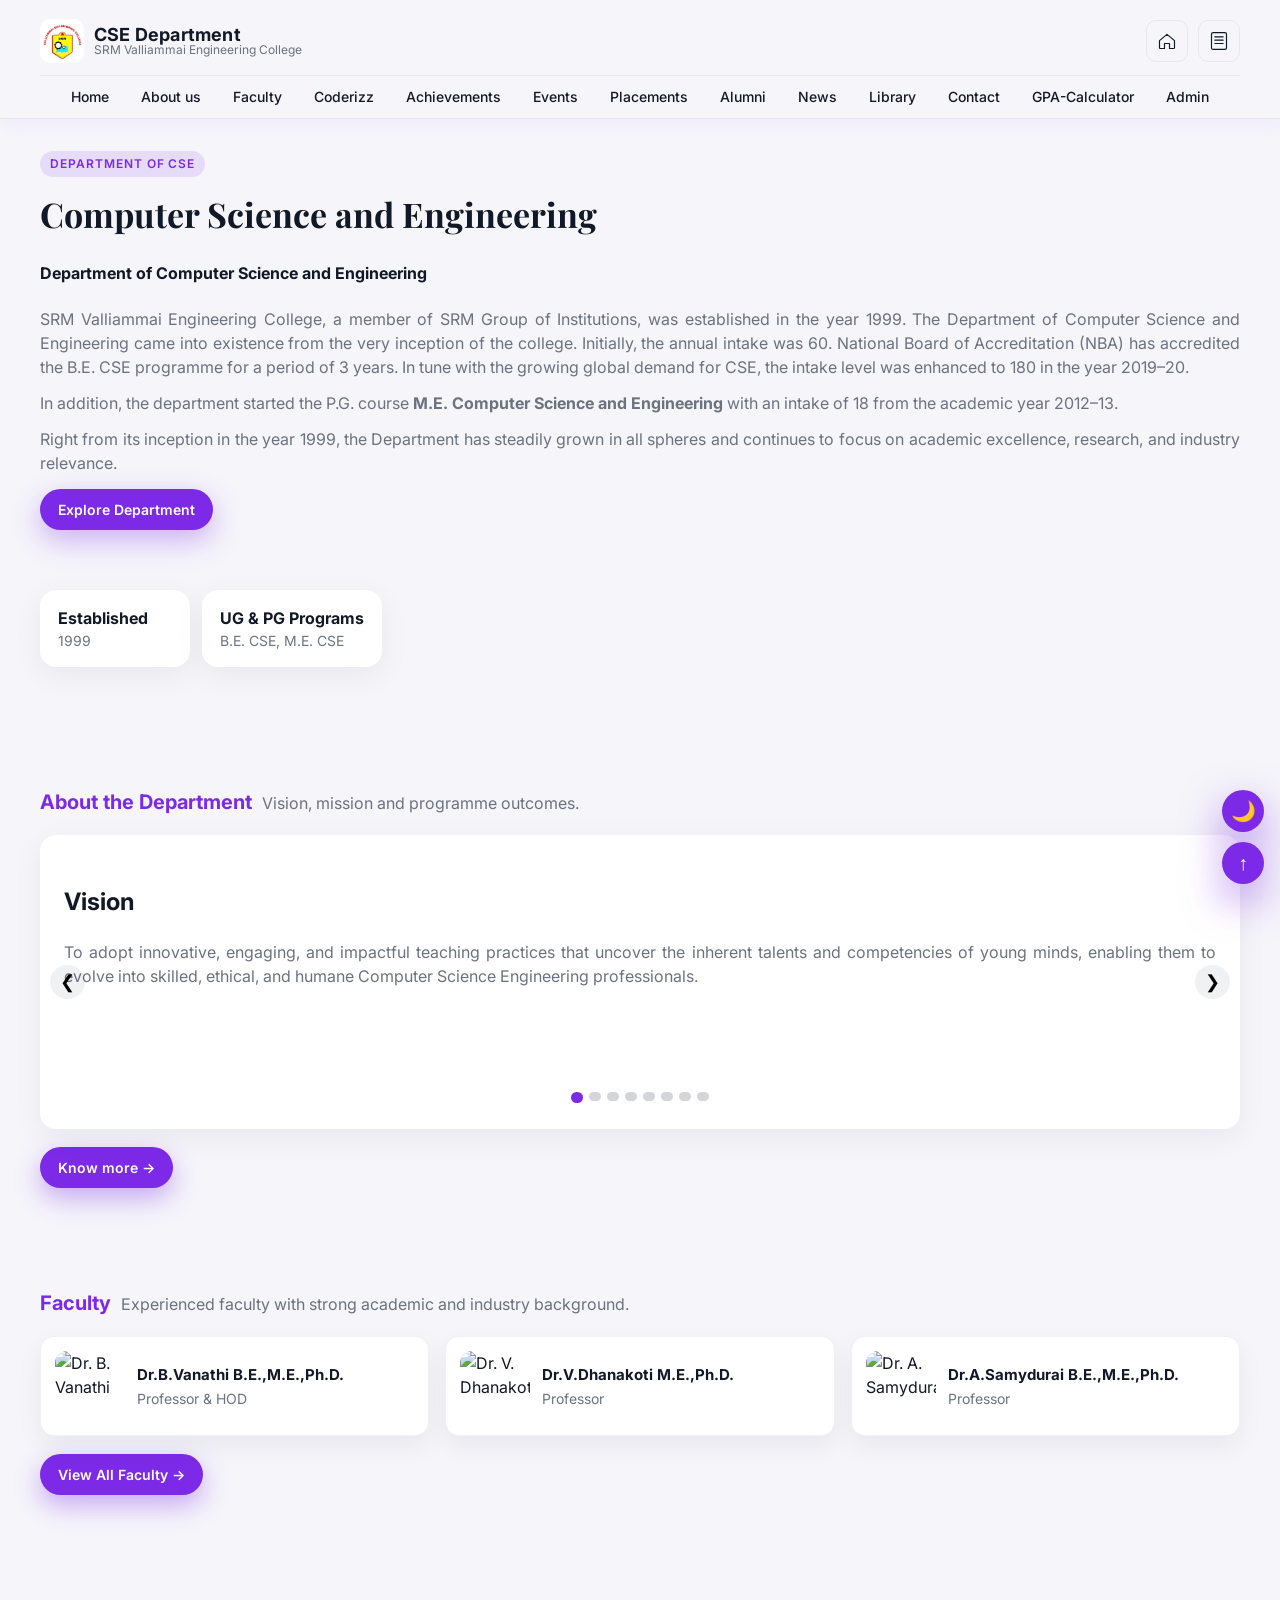
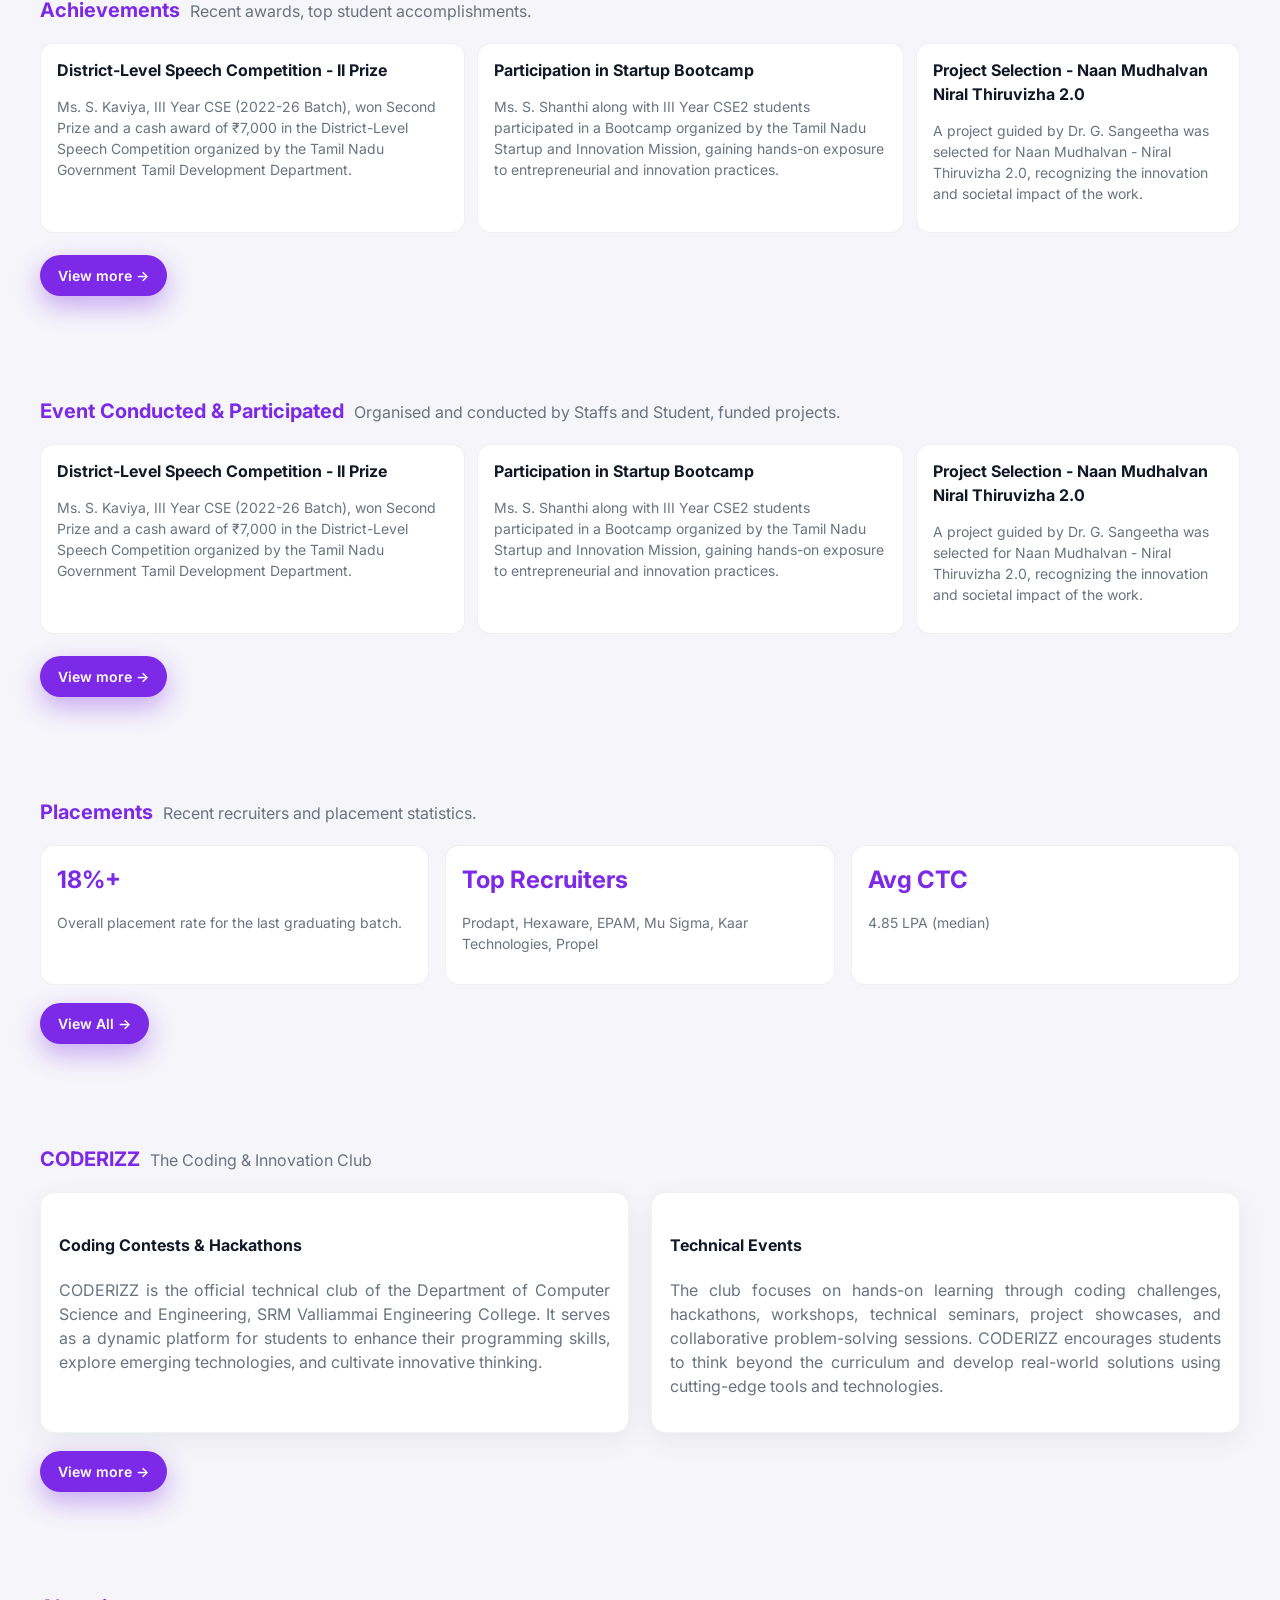
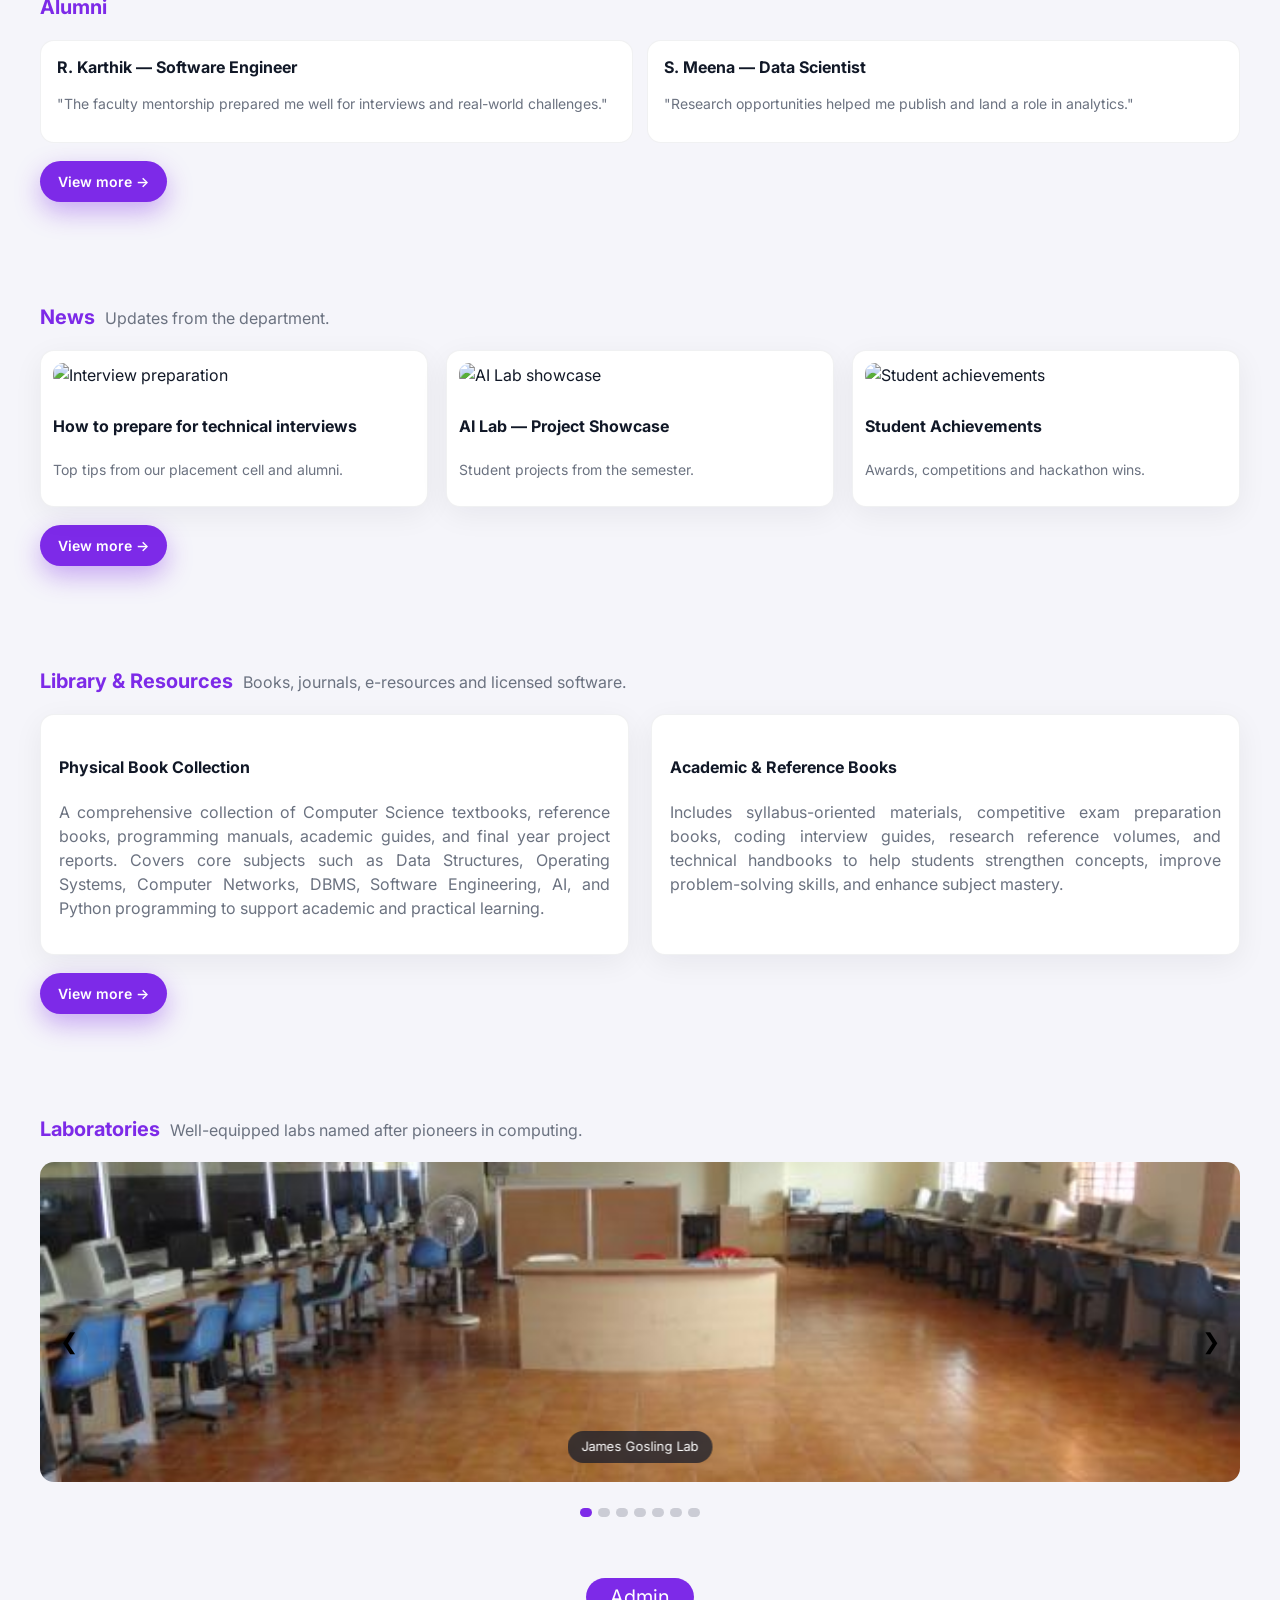
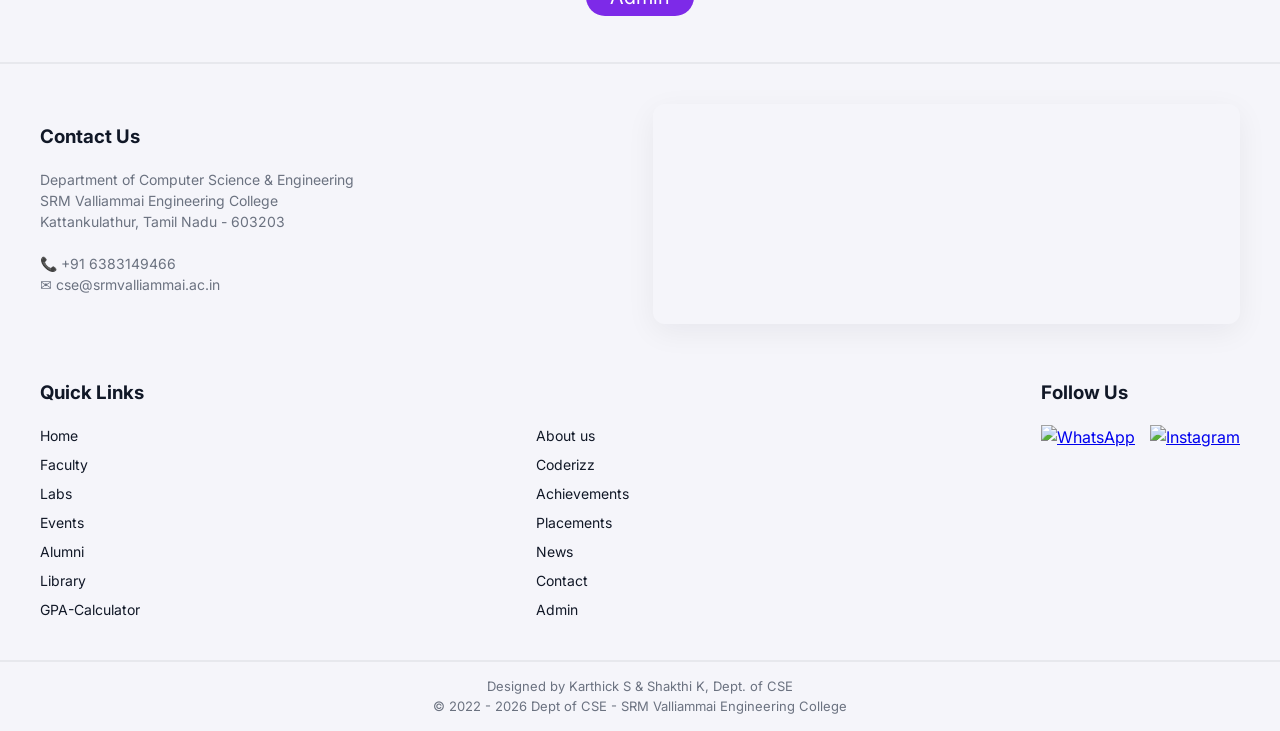
==== commit 1718030b: "Add files via upload" ====
--- a/index.html
+++ b/index.html
@@ -41,6 +41,12 @@
             </div>
             </a>
 
+            <button class="hamb" id="hamb" aria-label="Toggle navigation" aria-expanded="false">
+                <span></span>
+                <span></span>
+                <span></span>
+            </button>
+
             <div class="top-actions" role="toolbar" aria-label="Top quick actions">
             <!-- Home icon -->
             <a class="icon-btn" href="index.html" title="Home" aria-label="Home">
@@ -60,6 +66,7 @@
             </a>
             </div>
         </div>
+
 
         <!-- second row: quick links -->
         <div class="nav-inner nav-bottom">
@@ -73,9 +80,10 @@
             <a href="#placements">Placements</a>
             <a href="#alumni">Alumni</a>
             <a href="#blog">News</a>
-            <a href="#labs">Labs</a>
+            <a href="index.html#library">Library</a>
             <a href="#contact">Contact</a>
             <a href="cgpa.html">GPA-Calculator</a>
+            <a href="admin.html">Admin</a>
             </div>
         </div>
 
@@ -85,14 +93,15 @@
             <a href="#about">About us</a>
             <a href="#faculty">Faculty</a>
             <a href="#coderizz">Coderizz</a>
-            <a href="#labs">Labs</a>
             <a href="#achievements">Achievements</a>
             <a href="#events">Events</a>
             <a href="#placements">Placements</a>
             <a href="#alumni">Alumni</a>
             <a href="#blog">News</a>
+            <a href="index.html#library">Library</a>
             <a href="#contact">Contact</a>
             <a href="cgpa.html">GPA-Calculator</a>
+            <a href="admin.html">Admin</a>
         </div>
         </nav>
 
@@ -293,8 +302,8 @@
     <section id="achievements">
         <div class="container">
             <div class="section-title">
-                <h3>Event Conducted & Achievements</h3>
-                <p class="muted">Recent awards, funded projects and top student accomplishments.</p>
+                <h3>Achievements</h3>
+                <p class="muted">Recent awards, top student accomplishments.</p>
             </div>
             <div class="achievements">
                 <div class="achieve">
@@ -311,6 +320,32 @@
             </div>
             <div class="faculty-more">
                 <a href="achievement.html" class="view-more-btn">View more →</a>
+            </div>
+        </div>
+    </section>
+
+    <!-- EVENTS -->
+    <section id="events">
+        <div class="container">
+            <div class="section-title">
+                <h3>Event Conducted & Participated</h3>
+                <p class="muted">Organised and conducted by Staffs and Student, funded projects.</p>
+            </div>
+            <div class="achievements">
+                <div class="achieve">
+                    <strong>District-Level Speech Competition - II Prize</strong>
+                    <p class="muted-sm">Ms. S. Kaviya, III Year CSE (2022-26 Batch), won Second Prize and a cash award of ₹7,000 in the District-Level Speech Competition organized by the Tamil Nadu Government Tamil Development Department.</div>
+                <div class="achieve">
+                    <strong>Participation in Startup Bootcamp</strong>
+                    <p class="muted-sm">Ms. S. Shanthi along with III Year CSE2 students participated in a Bootcamp organized by the Tamil Nadu Startup and Innovation Mission, gaining hands-on exposure to entrepreneurial and innovation practices.</p>
+                </div>
+                <div class="achieve">
+                    <strong>Project Selection - Naan Mudhalvan Niral Thiruvizha 2.0</strong>
+                    <p class="muted-sm">A project guided by Dr. G. Sangeetha was selected for Naan Mudhalvan - Niral Thiruvizha 2.0, recognizing the innovation and societal impact of the work.</p>
+                </div>
+            </div>
+            <div class="faculty-more">
+                <a href="events.html" class="view-more-btn">View more →</a>
             </div>
         </div>
     </section>
@@ -543,11 +578,14 @@
                     <a href="index.html">Home</a>
                     <a href="#about">About us</a>
                     <a href="#faculty">Faculty</a>
+                    <a href="#coderizz">Coderizz</a>
                     <a href="#labs">Labs</a>
-                    <a href="#achievements">Events</a>
+                    <a href="#achievements">Achievements</a>
+                    <a href="#events">Events</a>
                     <a href="#placements">Placements</a>
                     <a href="#alumni">Alumni</a>
-                    <a href="#blog">Blog</a>
+                    <a href="#blog">News</a>
+                    <a href="#library">Library</a>
                     <a href="#contact">Contact</a>
                     <a href="cgpa.html">GPA-Calculator</a>
                     <a href="admin.html">Admin</a>
--- a/styles.css
+++ b/styles.css
@@ -335,7 +335,7 @@
     color: var(--text);
     font-size: 18px;
     font-weight: 500;
-    padding: 8px 4px;
+    padding: 6px 4px;
 }
 
 /* ========== COUNTER SECTION ========== */
@@ -1078,6 +1078,10 @@
 }
 
 @media (max-width: 900px) {
+    .top-actions {
+        display: none;
+    }
+
     .faculty-grid {
         grid-template-columns: repeat(2, minmax(0, 1fr));
     }
